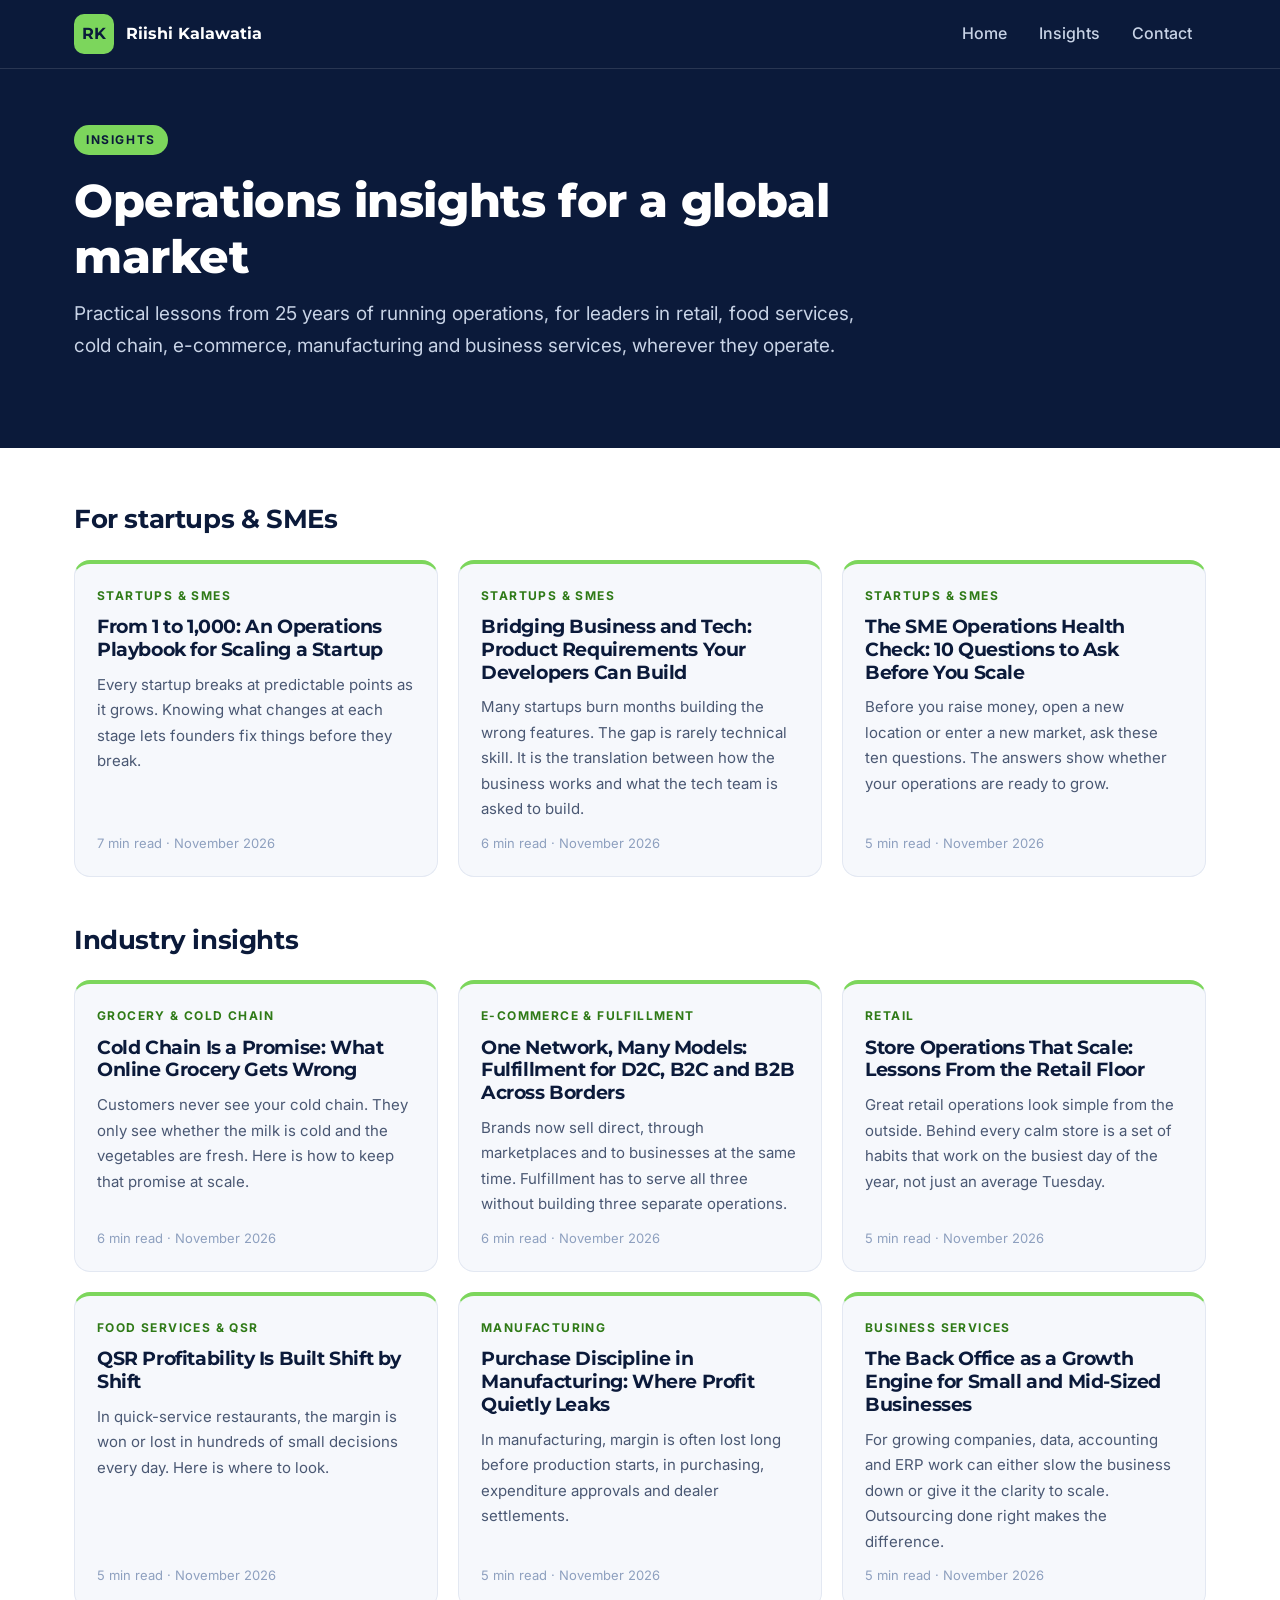
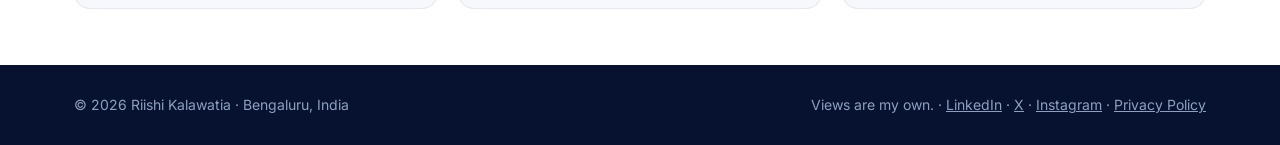
==== blog/index.html @ f3b60a1e "Launch personal website" ====
<!DOCTYPE html>
<html lang="en">
<head>
<meta charset="utf-8">
<meta name="viewport" content="width=device-width, initial-scale=1">
<title>Insights – Riishi Kalawatia</title>
<meta name="description" content="Operations insights for retail, food services, cold chain, e-commerce fulfillment, manufacturing and business services, from Riishi Kalawatia.">
<link rel="icon" href="../favicon.svg" type="image/svg+xml">
<link rel="apple-touch-icon" href="../assets/apple-touch-icon.png">
<meta name="theme-color" content="#0B1A3A">
<link rel="preconnect" href="https://fonts.googleapis.com">
<link rel="preconnect" href="https://fonts.gstatic.com" crossorigin>
<link rel="stylesheet" href="https://fonts.googleapis.com/css2?family=Inter:wght@400;500;600&family=Montserrat:wght@600;700;800&display=swap">
<link rel="stylesheet" href="../assets/blog.css">
</head>
<body>
<header class="site"><div class="wrap">
<a class="brand" href="../index.html"><span class="mono" aria-hidden="true">RK</span><span>Riishi Kalawatia</span></a>
<nav class="top-links" aria-label="Main"><a href="../index.html">Home</a><a href="../blog/index.html">Insights</a><a href="../index.html#contact">Contact</a></nav>
</div></header>
<main>
<section class="hero"><div class="wrap">
<span class="tag">Insights</span>
<h1>Operations insights for a global market</h1>
<p class="dek">Practical lessons from 25 years of running operations, for leaders in retail, food services, cold chain, e-commerce, manufacturing and business services, wherever they operate.</p>
</div></section>
<section class="more" style="border-top:0"><div class="wrap"><h2>For startups &amp; SMEs</h2><div class="cards">
<a class="card" href="from-1-to-1000-operations-playbook.html"><span class="ind">Startups & SMEs</span><h3>From 1 to 1,000: An Operations Playbook for Scaling a Startup</h3><p>Every startup breaks at predictable points as it grows. Knowing what changes at each stage lets founders fix things before they break.</p><span class="meta">7 min read &middot; November 2026</span></a><a class="card" href="bridging-business-and-tech.html"><span class="ind">Startups & SMEs</span><h3>Bridging Business and Tech: Product Requirements Your Developers Can Build</h3><p>Many startups burn months building the wrong features. The gap is rarely technical skill. It is the translation between how the business works and what the tech team is asked to build.</p><span class="meta">6 min read &middot; November 2026</span></a><a class="card" href="sme-operations-health-check.html"><span class="ind">Startups & SMEs</span><h3>The SME Operations Health Check: 10 Questions to Ask Before You Scale</h3><p>Before you raise money, open a new location or enter a new market, ask these ten questions. The answers show whether your operations are ready to grow.</p><span class="meta">5 min read &middot; November 2026</span></a>
</div><h2 style="margin-top:48px">Industry insights</h2><div class="cards">
<a class="card" href="cold-chain-is-a-promise.html"><span class="ind">Grocery & Cold Chain</span><h3>Cold Chain Is a Promise: What Online Grocery Gets Wrong</h3><p>Customers never see your cold chain. They only see whether the milk is cold and the vegetables are fresh. Here is how to keep that promise at scale.</p><span class="meta">6 min read &middot; November 2026</span></a><a class="card" href="one-network-many-models.html"><span class="ind">E-commerce & Fulfillment</span><h3>One Network, Many Models: Fulfillment for D2C, B2C and B2B Across Borders</h3><p>Brands now sell direct, through marketplaces and to businesses at the same time. Fulfillment has to serve all three without building three separate operations.</p><span class="meta">6 min read &middot; November 2026</span></a><a class="card" href="retail-operations-that-scale.html"><span class="ind">Retail</span><h3>Store Operations That Scale: Lessons From the Retail Floor</h3><p>Great retail operations look simple from the outside. Behind every calm store is a set of habits that work on the busiest day of the year, not just an average Tuesday.</p><span class="meta">5 min read &middot; November 2026</span></a><a class="card" href="qsr-profitability-shift-by-shift.html"><span class="ind">Food Services & QSR</span><h3>QSR Profitability Is Built Shift by Shift</h3><p>In quick-service restaurants, the margin is won or lost in hundreds of small decisions every day. Here is where to look.</p><span class="meta">5 min read &middot; November 2026</span></a><a class="card" href="purchase-discipline-in-manufacturing.html"><span class="ind">Manufacturing</span><h3>Purchase Discipline in Manufacturing: Where Profit Quietly Leaks</h3><p>In manufacturing, margin is often lost long before production starts, in purchasing, expenditure approvals and dealer settlements.</p><span class="meta">5 min read &middot; November 2026</span></a><a class="card" href="back-office-as-a-growth-engine.html"><span class="ind">Business Services</span><h3>The Back Office as a Growth Engine for Small and Mid-Sized Businesses</h3><p>For growing companies, data, accounting and ERP work can either slow the business down or give it the clarity to scale. Outsourcing done right makes the difference.</p><span class="meta">5 min read &middot; November 2026</span></a>
</div></div></section>
</main>
<footer class="site"><div class="wrap"><span>&copy; 2026 Riishi Kalawatia &middot; Bengaluru, India</span><span>Views are my own. &middot; <a href="https://www.linkedin.com/in/riishi-kalawatia/" target="_blank" rel="noopener">LinkedIn</a> &middot; <a href="https://x.com/RishiKalawatia" target="_blank" rel="noopener">X</a> &middot; <a href="https://www.instagram.com/kalawatiarishi/" target="_blank" rel="noopener">Instagram</a> &middot; <a href="../privacy.html">Privacy Policy</a></span></div></footer>
</body>
</html>
---- assets/blog.css ----
:root{--navy:#0B1A3A;--panel:#10234C;--accent:#7CD65C;--paper:#F6F8FC;--ink:#0B1A3A;--muted:#4A5873;--line:#E3E8F2}
*{box-sizing:border-box}
body{margin:0;font-family:Inter,system-ui,-apple-system,Segoe UI,Roboto,sans-serif;color:var(--ink);background:var(--paper);line-height:1.7;-webkit-font-smoothing:antialiased}
a{color:inherit}
h1,h2,h3{font-family:Montserrat,Inter,sans-serif;line-height:1.2;letter-spacing:-.4px}
.wrap{max-width:1180px;margin:0 auto;padding:0 24px}
header.site{background:var(--navy);border-bottom:1px solid rgba(255,255,255,.12)}
header.site .wrap{display:flex;align-items:center;justify-content:space-between;height:68px}
.brand{display:flex;align-items:center;gap:12px;text-decoration:none;color:#fff}
.mono{width:40px;height:40px;border-radius:10px;background:var(--accent);color:var(--navy);display:grid;place-items:center;font-family:Montserrat,sans-serif;font-weight:800}
.brand span{font-family:Montserrat,sans-serif;font-weight:700}
.top-links{display:flex;gap:4px}
.top-links a{display:inline-flex;align-items:center;min-height:44px;padding:0 14px;color:#C8D3E6;text-decoration:none;font-weight:500;border-radius:10px}
.top-links a:hover{color:#fff;background:rgba(255,255,255,.06)}
.hero{background:var(--navy);color:#fff;padding:56px 0 64px}
.hero .tag{display:inline-block;font-size:12px;font-weight:700;letter-spacing:1.6px;text-transform:uppercase;color:var(--navy);background:var(--accent);padding:5px 12px;border-radius:999px}
.hero h1{font-size:clamp(30px,4.5vw,46px);font-weight:800;margin:18px 0 14px;max-width:900px}
.hero p.dek{font-size:19px;color:#C8D3E6;max-width:780px;margin:0 0 22px;text-align:justify;hyphens:auto}
.byline{display:flex;align-items:center;gap:14px;color:#C8D3E6;font-size:15px}
.byline img{width:48px;height:48px;border-radius:50%;object-fit:cover;border:2px solid var(--accent)}
.byline b{color:#fff;display:block}
article.post{max-width:760px;margin:0 auto;padding:56px 24px 40px}
article.post p{font-size:18px;color:#26324A;text-align:justify;hyphens:auto;margin:0 0 20px}
article.post h2{font-size:24px;font-weight:700;margin:40px 0 12px}
.author-box{max-width:760px;margin:0 auto 40px;padding:0 24px}
.author-box .box{display:flex;gap:18px;align-items:center;background:#fff;border:1px solid var(--line);border-radius:16px;padding:22px}
.author-box img{width:72px;height:72px;border-radius:50%;object-fit:cover;border:3px solid var(--accent);flex:none}
.author-box p{margin:4px 0 0;color:var(--muted);font-size:15px}
.more{background:#fff;border-top:1px solid var(--line);padding:56px 0}
.more h2{font-size:26px;margin:0 0 24px}
.cards{display:grid;grid-template-columns:repeat(auto-fit,minmax(280px,1fr));gap:20px}
.card{display:flex;flex-direction:column;gap:10px;background:var(--paper);border:1px solid var(--line);border-top:4px solid var(--accent);border-radius:16px;padding:22px;text-decoration:none}
.card:hover{border-color:#B9C4D8;border-top-color:var(--accent)}
.card .ind{font-size:12px;font-weight:700;letter-spacing:1.4px;text-transform:uppercase;color:#2F7A17}
.card h3{font-size:19px;margin:0}
.card p{margin:0;color:var(--muted);font-size:15px}
.card .meta{font-size:13px;color:#8EA0BF;margin-top:auto}
.cta{background:var(--navy);color:#fff;padding:48px 0;text-align:center}
.cta h2{margin:0 0 10px}
.cta p{color:#C8D3E6;margin:0 0 20px}
.btn{display:inline-flex;align-items:center;min-height:48px;padding:0 22px;border-radius:12px;font-weight:600;text-decoration:none;background:var(--accent);color:var(--navy)}
footer.site{background:#071230;color:#8EA0BF;font-size:14px}
footer.site .wrap{display:flex;justify-content:space-between;gap:16px;flex-wrap:wrap;padding:28px 24px}
a:focus-visible{outline:3px solid var(--accent);outline-offset:3px}
@media (max-width:640px){.top-links a:not(:last-child){display:none}article.post p{font-size:17px}}
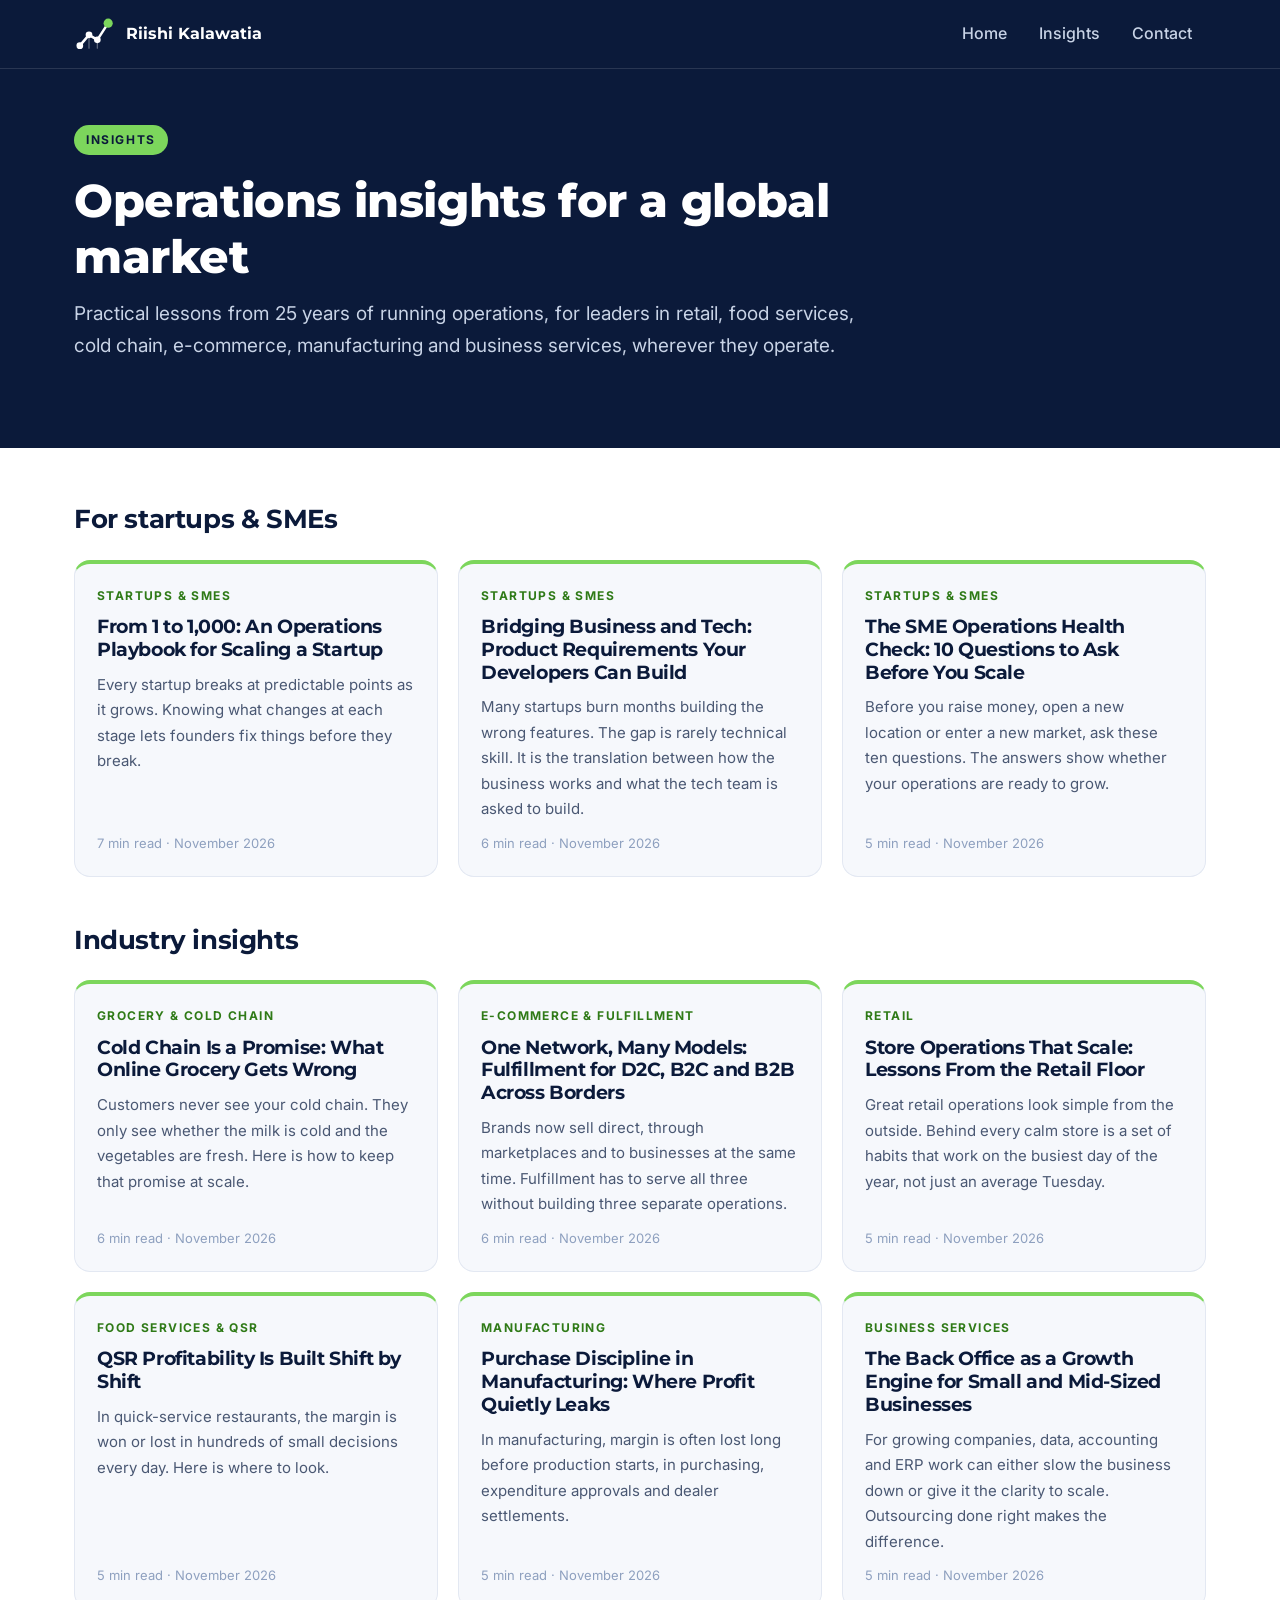
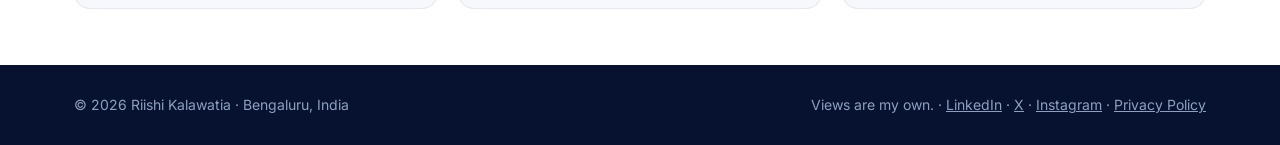
==== commit 5ad2dc48: "Sync latest website" ====
--- a/blog/index.html
+++ b/blog/index.html
@@ -15,7 +15,7 @@
 </head>
 <body>
 <header class="site"><div class="wrap">
-<a class="brand" href="../index.html"><span class="mono" aria-hidden="true">RK</span><span>Riishi Kalawatia</span></a>
+<a class="brand" href="../index.html"><svg aria-hidden="true" width="40" height="40" viewBox="0 0 96 96"><path d="M14 76 L36 50 L56 62 L82 22" fill="none" stroke="#FFFFFF" stroke-width="6" stroke-linecap="round" stroke-linejoin="round"/><path d="M36 50 L36 82 M56 62 L56 82" stroke="#FFFFFF" stroke-width="3" stroke-opacity="0.35" stroke-linecap="round"/><circle cx="14" cy="76" r="8" fill="#FFFFFF"/><circle cx="36" cy="50" r="8" fill="#FFFFFF"/><circle cx="56" cy="62" r="8" fill="#FFFFFF"/><circle cx="82" cy="22" r="11" fill="#7CD65C"/></svg><span>Riishi Kalawatia</span></a>
 <nav class="top-links" aria-label="Main"><a href="../index.html">Home</a><a href="../blog/index.html">Insights</a><a href="../index.html#contact">Contact</a></nav>
 </div></header>
 <main>
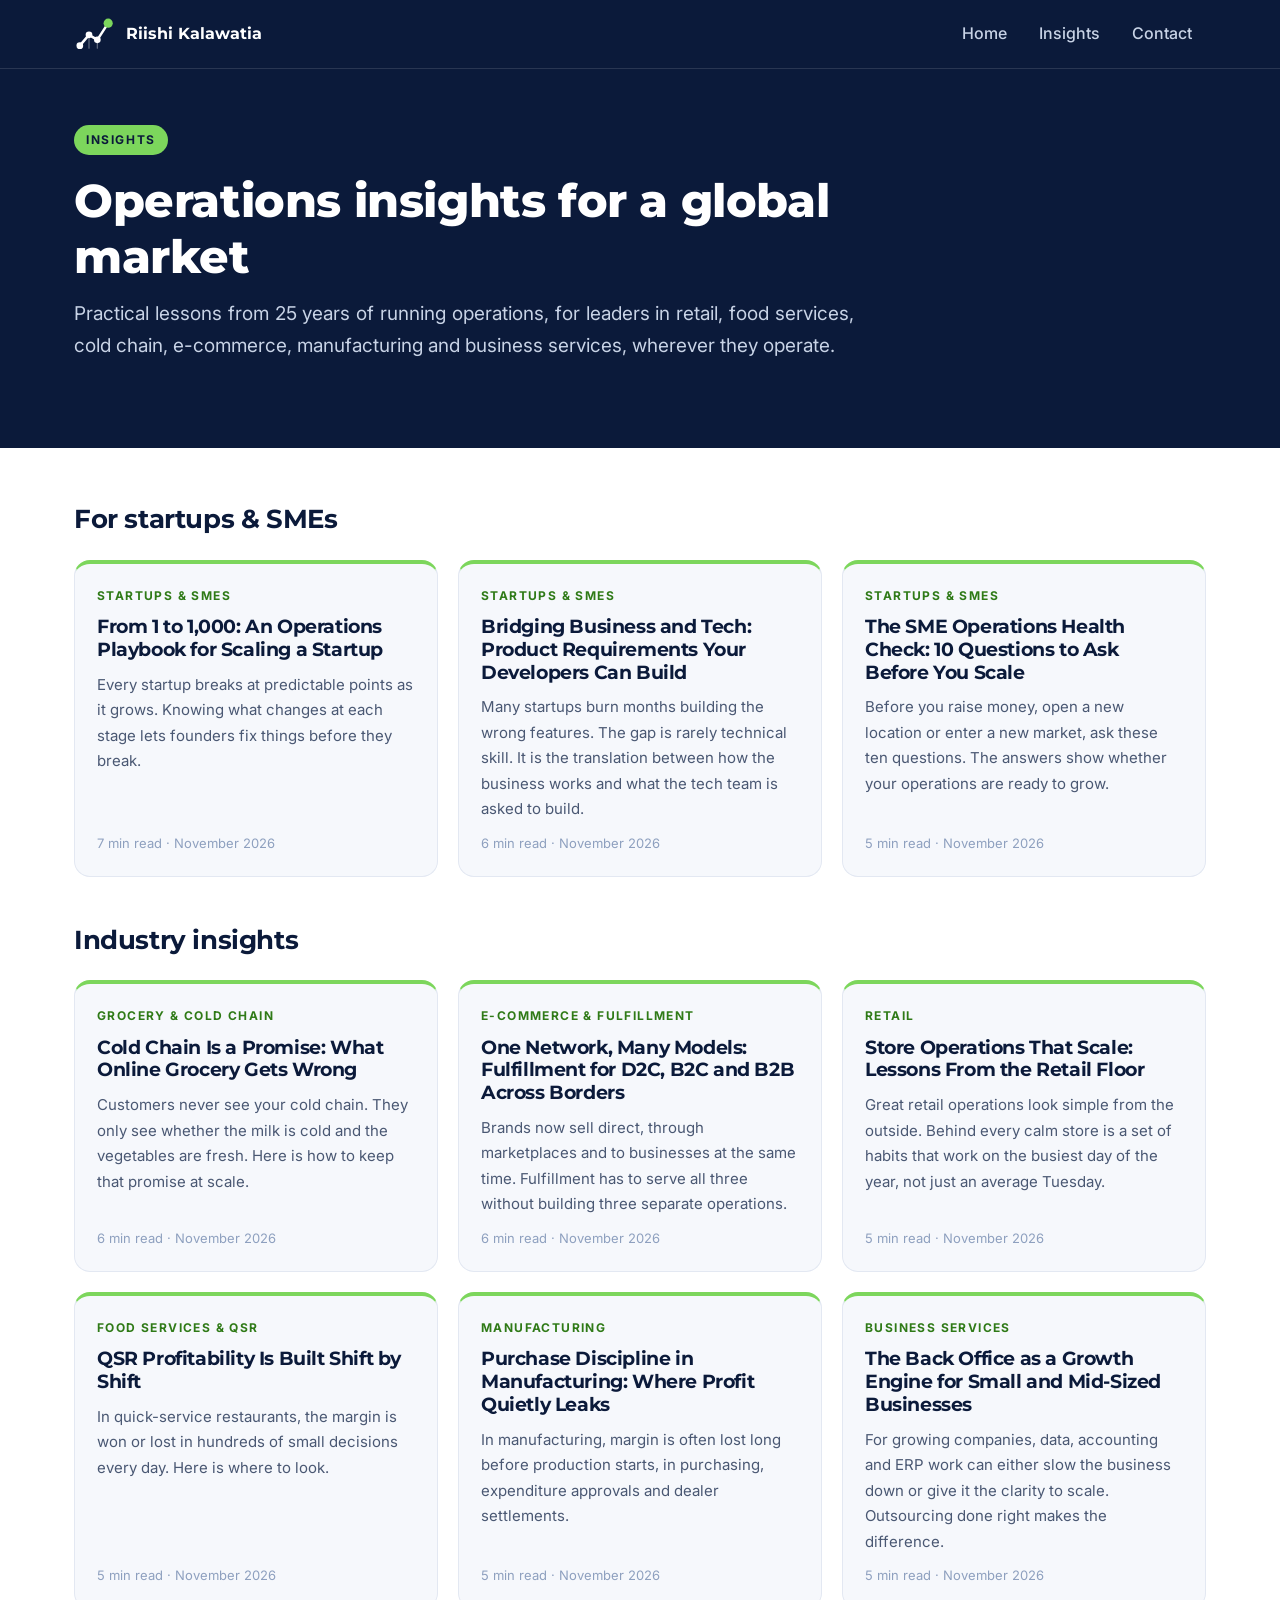
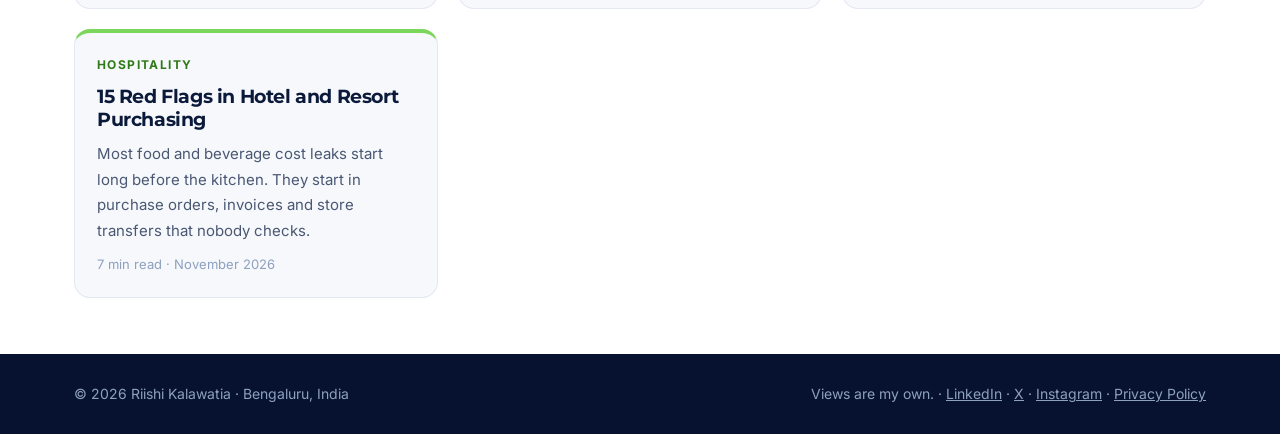
==== commit c4e24af0: "Add My Method section, case studies and hospitality article Co-Authored-By: Claude Opus 5.5 <noreply" ====
--- a/blog/index.html
+++ b/blog/index.html
@@ -27,7 +27,7 @@
 <section class="more" style="border-top:0"><div class="wrap"><h2>For startups &amp; SMEs</h2><div class="cards">
 <a class="card" href="from-1-to-1000-operations-playbook.html"><span class="ind">Startups & SMEs</span><h3>From 1 to 1,000: An Operations Playbook for Scaling a Startup</h3><p>Every startup breaks at predictable points as it grows. Knowing what changes at each stage lets founders fix things before they break.</p><span class="meta">7 min read &middot; November 2026</span></a><a class="card" href="bridging-business-and-tech.html"><span class="ind">Startups & SMEs</span><h3>Bridging Business and Tech: Product Requirements Your Developers Can Build</h3><p>Many startups burn months building the wrong features. The gap is rarely technical skill. It is the translation between how the business works and what the tech team is asked to build.</p><span class="meta">6 min read &middot; November 2026</span></a><a class="card" href="sme-operations-health-check.html"><span class="ind">Startups & SMEs</span><h3>The SME Operations Health Check: 10 Questions to Ask Before You Scale</h3><p>Before you raise money, open a new location or enter a new market, ask these ten questions. The answers show whether your operations are ready to grow.</p><span class="meta">5 min read &middot; November 2026</span></a>
 </div><h2 style="margin-top:48px">Industry insights</h2><div class="cards">
-<a class="card" href="cold-chain-is-a-promise.html"><span class="ind">Grocery & Cold Chain</span><h3>Cold Chain Is a Promise: What Online Grocery Gets Wrong</h3><p>Customers never see your cold chain. They only see whether the milk is cold and the vegetables are fresh. Here is how to keep that promise at scale.</p><span class="meta">6 min read &middot; November 2026</span></a><a class="card" href="one-network-many-models.html"><span class="ind">E-commerce & Fulfillment</span><h3>One Network, Many Models: Fulfillment for D2C, B2C and B2B Across Borders</h3><p>Brands now sell direct, through marketplaces and to businesses at the same time. Fulfillment has to serve all three without building three separate operations.</p><span class="meta">6 min read &middot; November 2026</span></a><a class="card" href="retail-operations-that-scale.html"><span class="ind">Retail</span><h3>Store Operations That Scale: Lessons From the Retail Floor</h3><p>Great retail operations look simple from the outside. Behind every calm store is a set of habits that work on the busiest day of the year, not just an average Tuesday.</p><span class="meta">5 min read &middot; November 2026</span></a><a class="card" href="qsr-profitability-shift-by-shift.html"><span class="ind">Food Services & QSR</span><h3>QSR Profitability Is Built Shift by Shift</h3><p>In quick-service restaurants, the margin is won or lost in hundreds of small decisions every day. Here is where to look.</p><span class="meta">5 min read &middot; November 2026</span></a><a class="card" href="purchase-discipline-in-manufacturing.html"><span class="ind">Manufacturing</span><h3>Purchase Discipline in Manufacturing: Where Profit Quietly Leaks</h3><p>In manufacturing, margin is often lost long before production starts, in purchasing, expenditure approvals and dealer settlements.</p><span class="meta">5 min read &middot; November 2026</span></a><a class="card" href="back-office-as-a-growth-engine.html"><span class="ind">Business Services</span><h3>The Back Office as a Growth Engine for Small and Mid-Sized Businesses</h3><p>For growing companies, data, accounting and ERP work can either slow the business down or give it the clarity to scale. Outsourcing done right makes the difference.</p><span class="meta">5 min read &middot; November 2026</span></a>
+<a class="card" href="cold-chain-is-a-promise.html"><span class="ind">Grocery & Cold Chain</span><h3>Cold Chain Is a Promise: What Online Grocery Gets Wrong</h3><p>Customers never see your cold chain. They only see whether the milk is cold and the vegetables are fresh. Here is how to keep that promise at scale.</p><span class="meta">6 min read &middot; November 2026</span></a><a class="card" href="one-network-many-models.html"><span class="ind">E-commerce & Fulfillment</span><h3>One Network, Many Models: Fulfillment for D2C, B2C and B2B Across Borders</h3><p>Brands now sell direct, through marketplaces and to businesses at the same time. Fulfillment has to serve all three without building three separate operations.</p><span class="meta">6 min read &middot; November 2026</span></a><a class="card" href="retail-operations-that-scale.html"><span class="ind">Retail</span><h3>Store Operations That Scale: Lessons From the Retail Floor</h3><p>Great retail operations look simple from the outside. Behind every calm store is a set of habits that work on the busiest day of the year, not just an average Tuesday.</p><span class="meta">5 min read &middot; November 2026</span></a><a class="card" href="qsr-profitability-shift-by-shift.html"><span class="ind">Food Services & QSR</span><h3>QSR Profitability Is Built Shift by Shift</h3><p>In quick-service restaurants, the margin is won or lost in hundreds of small decisions every day. Here is where to look.</p><span class="meta">5 min read &middot; November 2026</span></a><a class="card" href="purchase-discipline-in-manufacturing.html"><span class="ind">Manufacturing</span><h3>Purchase Discipline in Manufacturing: Where Profit Quietly Leaks</h3><p>In manufacturing, margin is often lost long before production starts, in purchasing, expenditure approvals and dealer settlements.</p><span class="meta">5 min read &middot; November 2026</span></a><a class="card" href="back-office-as-a-growth-engine.html"><span class="ind">Business Services</span><h3>The Back Office as a Growth Engine for Small and Mid-Sized Businesses</h3><p>For growing companies, data, accounting and ERP work can either slow the business down or give it the clarity to scale. Outsourcing done right makes the difference.</p><span class="meta">5 min read &middot; November 2026</span></a><a class="card" href="hotel-resort-purchasing-red-flags.html"><span class="ind">Hospitality</span><h3>15 Red Flags in Hotel and Resort Purchasing</h3><p>Most food and beverage cost leaks start long before the kitchen. They start in purchase orders, invoices and store transfers that nobody checks.</p><span class="meta">7 min read &middot; November 2026</span></a>
 </div></div></section>
 </main>
 <footer class="site"><div class="wrap"><span>&copy; 2026 Riishi Kalawatia &middot; Bengaluru, India</span><span>Views are my own. &middot; <a href="https://www.linkedin.com/in/riishi-kalawatia/" target="_blank" rel="noopener">LinkedIn</a> &middot; <a href="https://x.com/RishiKalawatia" target="_blank" rel="noopener">X</a> &middot; <a href="https://www.instagram.com/kalawatiarishi/" target="_blank" rel="noopener">Instagram</a> &middot; <a href="../privacy.html">Privacy Policy</a></span></div></footer>
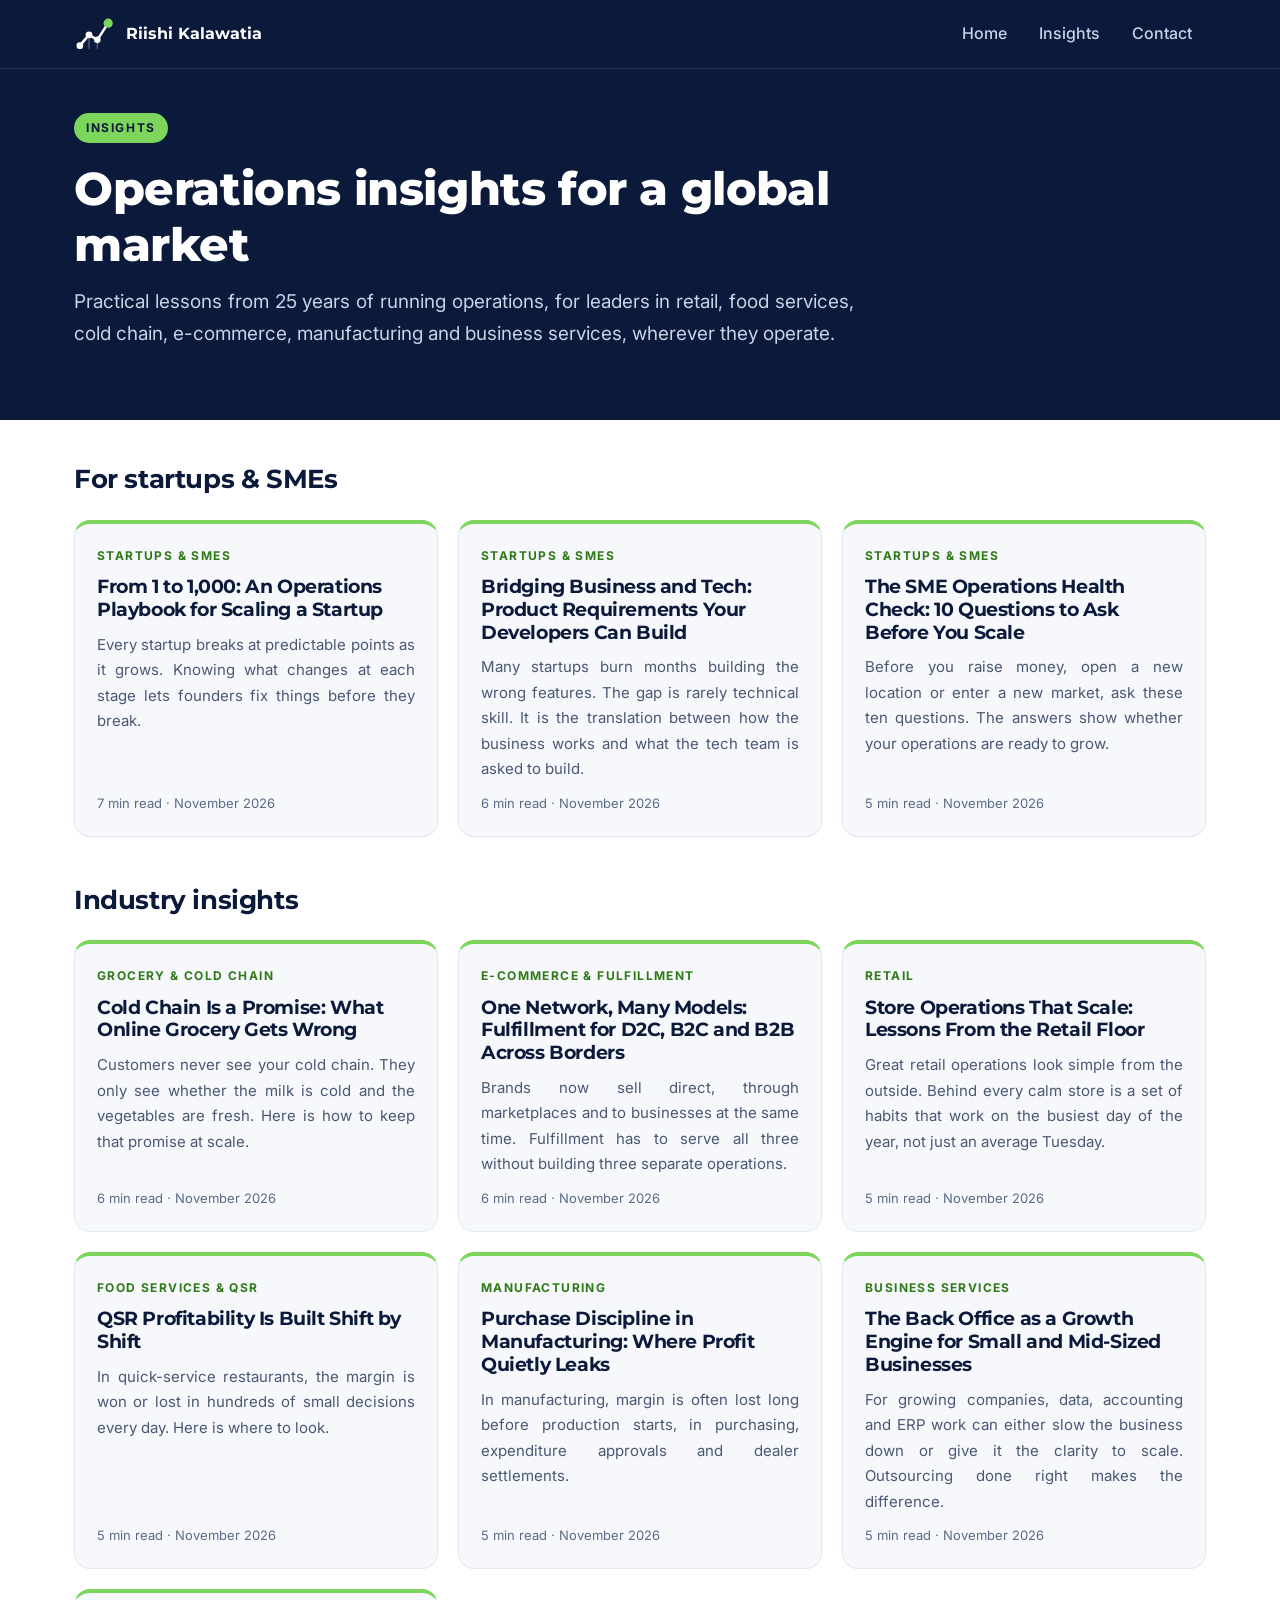
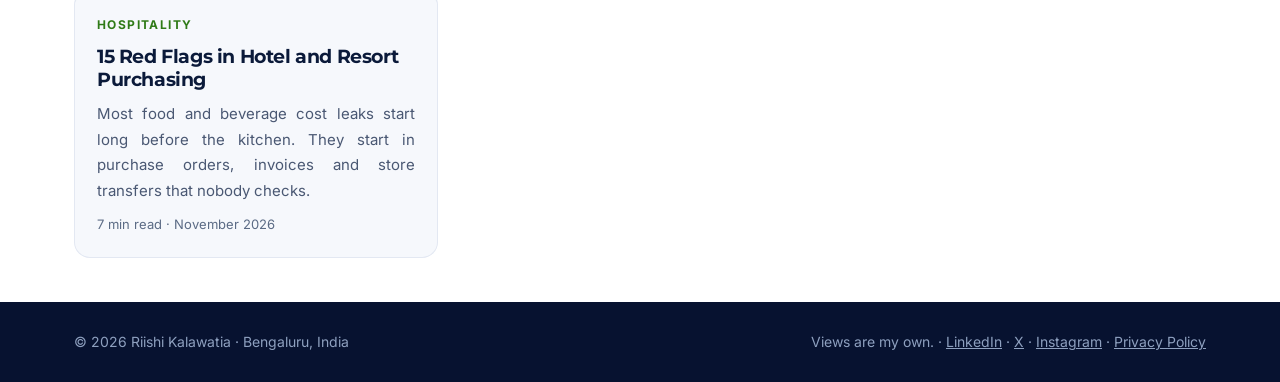
==== commit 9e0ecec6: "Audit fixes: SEO titles, article schema, contrast, form topic, JPG previews, image sizes, www redire" ====
--- a/blog/index.html
+++ b/blog/index.html
@@ -5,6 +5,13 @@
 <meta name="viewport" content="width=device-width, initial-scale=1">
 <title>Insights – Riishi Kalawatia</title>
 <meta name="description" content="Operations insights for retail, food services, cold chain, e-commerce fulfillment, manufacturing and business services, from Riishi Kalawatia.">
+<link rel="canonical" href="https://riishikalawatia.com/blog/index.html">
+<meta property="og:type" content="website">
+<meta property="og:url" content="https://riishikalawatia.com/blog/index.html">
+<meta property="og:title" content="Insights – Riishi Kalawatia">
+<meta property="og:description" content="Operations insights for retail, food services, cold chain, e-commerce fulfillment, manufacturing and business services.">
+<meta property="og:image" content="https://riishikalawatia.com/assets/og-image-v3.jpg">
+<meta name="twitter:card" content="summary_large_image">
 <link rel="icon" href="../favicon.svg" type="image/svg+xml">
 <link rel="apple-touch-icon" href="../assets/apple-touch-icon.png">
 <meta name="theme-color" content="#0B1A3A">
--- a/assets/blog.css
+++ b/assets/blog.css
@@ -12,30 +12,30 @@
 .top-links{display:flex;gap:4px}
 .top-links a{display:inline-flex;align-items:center;min-height:44px;padding:0 14px;color:#C8D3E6;text-decoration:none;font-weight:500;border-radius:10px}
 .top-links a:hover{color:#fff;background:rgba(255,255,255,.06)}
-.hero{background:var(--navy);color:#fff;padding:56px 0 64px}
+.hero{background:var(--navy);color:#fff;padding:44px 0 48px}
 .hero .tag{display:inline-block;font-size:12px;font-weight:700;letter-spacing:1.6px;text-transform:uppercase;color:var(--navy);background:var(--accent);padding:5px 12px;border-radius:999px}
 .hero h1{font-size:clamp(30px,4.5vw,46px);font-weight:800;margin:18px 0 14px;max-width:900px}
 .hero p.dek{font-size:19px;color:#C8D3E6;max-width:780px;margin:0 0 22px;text-align:justify;hyphens:auto}
 .byline{display:flex;align-items:center;gap:14px;color:#C8D3E6;font-size:15px}
 .byline img{width:48px;height:48px;border-radius:50%;object-fit:cover;border:2px solid var(--accent)}
 .byline b{color:#fff;display:block}
-article.post{max-width:760px;margin:0 auto;padding:56px 24px 40px}
+article.post{max-width:760px;margin:0 auto;padding:40px 24px 28px}
 article.post p{font-size:18px;color:#26324A;text-align:justify;hyphens:auto;margin:0 0 20px}
-article.post h2{font-size:24px;font-weight:700;margin:40px 0 12px}
-.author-box{max-width:760px;margin:0 auto 40px;padding:0 24px}
+article.post h2{font-size:24px;font-weight:700;margin:32px 0 10px}
+.author-box{max-width:760px;margin:0 auto 32px;padding:0 24px}
 .author-box .box{display:flex;gap:18px;align-items:center;background:#fff;border:1px solid var(--line);border-radius:16px;padding:22px}
 .author-box img{width:72px;height:72px;border-radius:50%;object-fit:cover;border:3px solid var(--accent);flex:none}
 .author-box p{margin:4px 0 0;color:var(--muted);font-size:15px}
-.more{background:#fff;border-top:1px solid var(--line);padding:56px 0}
+.more{background:#fff;border-top:1px solid var(--line);padding:44px 0}
 .more h2{font-size:26px;margin:0 0 24px}
 .cards{display:grid;grid-template-columns:repeat(auto-fit,minmax(280px,1fr));gap:20px}
 .card{display:flex;flex-direction:column;gap:10px;background:var(--paper);border:1px solid var(--line);border-top:4px solid var(--accent);border-radius:16px;padding:22px;text-decoration:none}
 .card:hover{border-color:#B9C4D8;border-top-color:var(--accent)}
 .card .ind{font-size:12px;font-weight:700;letter-spacing:1.4px;text-transform:uppercase;color:#2F7A17}
 .card h3{font-size:19px;margin:0}
-.card p{margin:0;color:var(--muted);font-size:15px}
-.card .meta{font-size:13px;color:#8EA0BF;margin-top:auto}
-.cta{background:var(--navy);color:#fff;padding:48px 0;text-align:center}
+.card p{margin:0;color:var(--muted);font-size:15px;text-align:justify;hyphens:auto}
+.card .meta{font-size:13px;color:#5B6B85;margin-top:auto}
+.cta{background:var(--navy);color:#fff;padding:40px 0;text-align:center}
 .cta h2{margin:0 0 10px}
 .cta p{color:#C8D3E6;margin:0 0 20px}
 .btn{display:inline-flex;align-items:center;min-height:48px;padding:0 22px;border-radius:12px;font-weight:600;text-decoration:none;background:var(--accent);color:var(--navy)}
